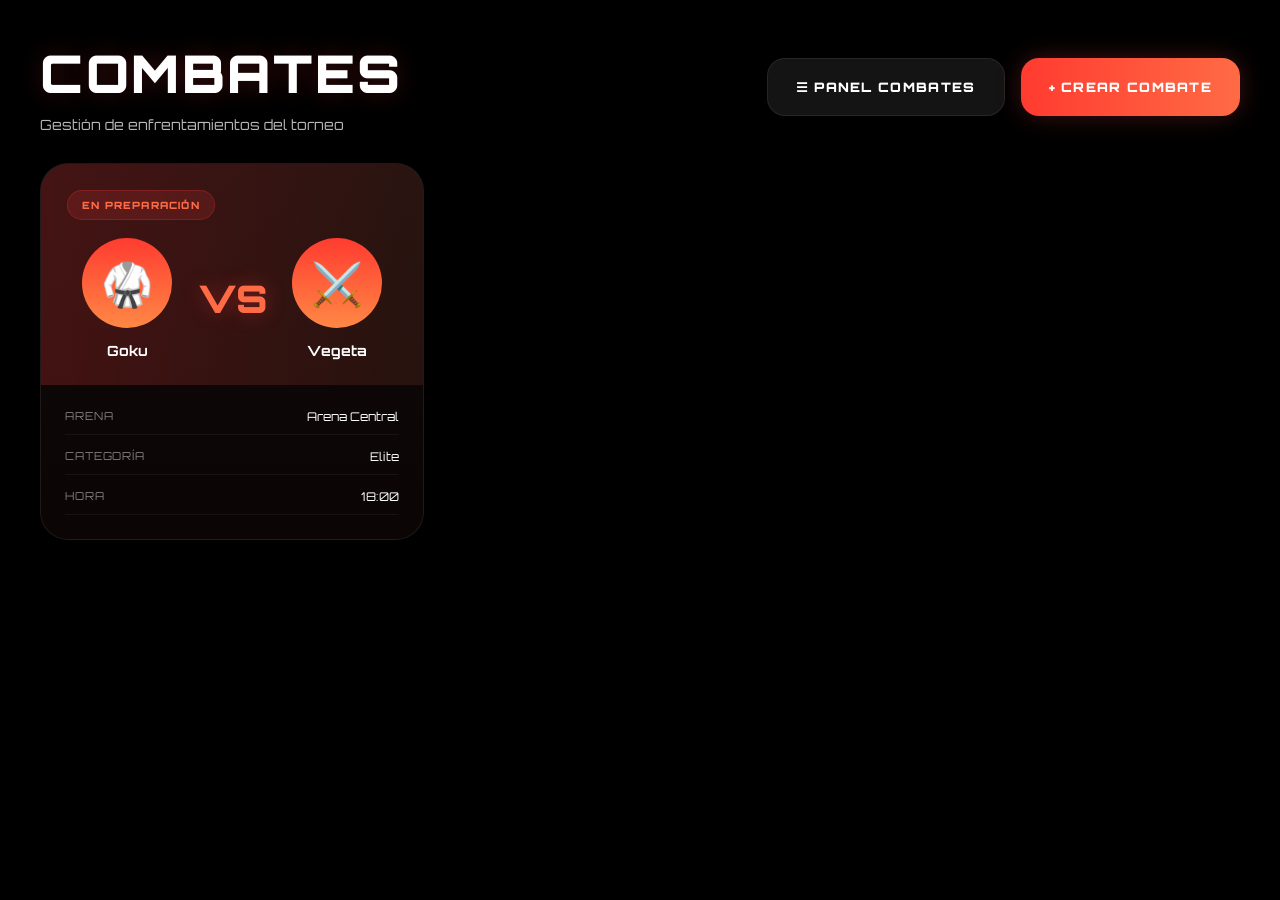
==== tournament-app/frontend/pages/combates.html @ c718ce19 "Cambios para seguir avanzando" ====
<!DOCTYPE html>
<html lang="es">

<head>

    <meta charset="UTF-8">
    <meta name="viewport" content="width=device-width, initial-scale=1.0">

    <title>Combates — Budokai System</title>

    <link rel="preconnect" href="https://fonts.googleapis.com">
    <link rel="preconnect" href="https://fonts.gstatic.com" crossorigin>

    <link href="https://fonts.googleapis.com/css2?family=Orbitron:wght@400;700;900&display=swap" rel="stylesheet">

    <style>
        * {
            margin: 0;
            padding: 0;
            box-sizing: border-box;
        }
        
        body {
            font-family: 'Orbitron', sans-serif;
            overflow: hidden;
            background: #000;
            color: white;
        }
        /* VIDEO */
        
        .video-bg {
            position: fixed;
            inset: 0;
            width: 100%;
            height: 100%;
            object-fit: cover;
            z-index: -2;
        }
        
        .video-overlay {
            position: fixed;
            inset: 0;
            background: linear-gradient( 90deg, rgba(0, 0, 0, .90) 0%, rgba(0, 0, 0, .58) 45%, rgba(0, 0, 0, .22) 100%);
            z-index: -1;
        }
        /* LAYOUT */
        
        .layout {
            width: 100%;
            height: 100vh;
            display: flex;
        }
        /* CONTENIDO */
        
        .combat-section {
            flex: 1;
            padding: 40px;
            overflow: auto;
        }
        
        .combat-header {
            display: flex;
            align-items: center;
            justify-content: space-between;
            margin-bottom: 30px;
        }
        
        .combat-title {
            font-size: 52px;
            font-weight: 900;
            letter-spacing: .05em;
            text-transform: uppercase;
            text-shadow: 0 0 24px rgba(255, 60, 60, .22);
        }
        
        .combat-sub {
            margin-top: 10px;
            font-size: 14px;
            color: rgba(255, 255, 255, .72);
        }
        /* BOTONES */
        
        .top-actions {
            display: flex;
            gap: 16px;
        }
        
        .create-btn,
        .panel-btn {
            height: 58px;
            padding: 0 28px;
            border: none;
            border-radius: 18px;
            cursor: pointer;
            font-family: inherit;
            font-size: 13px;
            font-weight: 900;
            letter-spacing: .10em;
            text-transform: uppercase;
        }
        
        .create-btn {
            color: white;
            background: linear-gradient( 90deg, #ff3b30, #ff6b45);
            box-shadow: 0 0 24px rgba(255, 70, 70, .25);
        }
        
        .panel-btn {
            color: white;
            background: rgba(255, 255, 255, .08);
            border: 1px solid rgba(255, 255, 255, .08);
        }
        /* GRID */
        
        .combat-grid {
            display: grid;
            grid-template-columns: repeat(auto-fill, minmax(360px, 1fr));
            gap: 24px;
        }
        /* CARD */
        
        .combat-card {
            border-radius: 28px;
            overflow: hidden;
            background: linear-gradient( 180deg, rgba(18, 10, 10, .90), rgba(12, 5, 5, .96));
            border: 1px solid rgba(255, 255, 255, .08);
            backdrop-filter: blur(18px);
            transition: .22s ease;
        }
        
        .combat-card:hover {
            transform: translateY(-6px);
            border-color: rgba(255, 80, 80, .25);
            box-shadow: 0 0 28px rgba(255, 60, 60, .12);
        }
        /* TOP */
        
        .combat-top {
            padding: 26px;
            background: linear-gradient( 90deg, rgba(255, 60, 60, .22), rgba(255, 120, 80, .10));
        }
        
        .combat-status {
            display: inline-flex;
            padding: 8px 14px;
            border-radius: 999px;
            background: rgba(255, 60, 60, .15);
            border: 1px solid rgba(255, 60, 60, .22);
            font-size: 10px;
            font-weight: 900;
            letter-spacing: .12em;
            text-transform: uppercase;
            color: #ff6b45;
            margin-bottom: 18px;
        }
        /* VS */
        
        .vs-container {
            display: flex;
            align-items: center;
            justify-content: space-between;
        }
        
        .fighter {
            width: 120px;
            text-align: center;
        }
        
        .fighter-avatar {
            width: 90px;
            height: 90px;
            border-radius: 50%;
            display: flex;
            align-items: center;
            justify-content: center;
            margin: auto;
            font-size: 42px;
            background: linear-gradient( 180deg, #ff3b30, #ff8845);
        }
        
        .fighter-name {
            margin-top: 14px;
            font-size: 14px;
            font-weight: 700;
        }
        
        .vs-text {
            font-size: 38px;
            font-weight: 900;
            color: #ff6b45;
            text-shadow: 0 0 20px rgba(255, 60, 60, .35);
        }
        /* INFO */
        
        .combat-info {
            padding: 24px;
            display: flex;
            flex-direction: column;
            gap: 14px;
        }
        
        .info-row {
            display: flex;
            justify-content: space-between;
            border-bottom: 1px solid rgba(255, 255, 255, .05);
            padding-bottom: 10px;
        }
        
        .info-label {
            font-size: 11px;
            letter-spacing: .08em;
            text-transform: uppercase;
            color: rgba(255, 255, 255, .48);
        }
        
        .info-value {
            font-size: 12px;
        }
        /* PANEL */
        
        .side-panel {
            width: 360px;
            height: 100vh;
            background: linear-gradient( 180deg, rgba(20, 8, 8, .96), rgba(8, 3, 3, .98));
            border-left: 1px solid rgba(255, 70, 70, .18);
            backdrop-filter: blur(18px);
            padding: 30px 24px;
            display: flex;
            flex-direction: column;
            position: fixed;
            top: 0;
            right: 0;
            z-index: 50;
            transform: translateX(110%);
            transition: .35s ease;
        }
        
        .side-panel.active {
            transform: translateX(0);
        }
        /* PANEL TITLES */
        
        .panel-title {
            font-size: 28px;
            font-weight: 900;
            letter-spacing: .08em;
            text-transform: uppercase;
            margin-bottom: 8px;
        }
        
        .panel-sub {
            font-size: 11px;
            letter-spacing: .12em;
            text-transform: uppercase;
            color: #ff6b45;
            margin-bottom: 30px;
        }
        /* MENU */
        
        .panel-menu {
            display: flex;
            flex-direction: column;
            gap: 14px;
        }
        
        .menu-btn {
            width: 100%;
            height: 58px;
            border: none;
            border-radius: 16px;
            display: flex;
            align-items: center;
            gap: 14px;
            padding: 0 18px;
            cursor: pointer;
            font-family: inherit;
            font-size: 13px;
            font-weight: 700;
            letter-spacing: .08em;
            text-transform: uppercase;
            color: white;
            background: linear-gradient( 90deg, rgba(45, 12, 12, .95), rgba(68, 20, 20, .92));
            border: 1px solid rgba(255, 255, 255, .05);
            transition: .22s ease;
        }
        
        .menu-btn:hover {
            transform: translateX(-4px);
            border-color: rgba(255, 70, 70, .25);
            box-shadow: 0 0 18px rgba(255, 70, 70, .14);
        }
        
        .menu-btn.active {
            background: linear-gradient( 90deg, #ff3b30, #ff6b45);
        }
        
        .menu-icon {
            font-size: 22px;
        }
        /* CERRAR */
        
        .close-panel-btn {
            margin-top: auto;
            height: 56px;
            border: none;
            border-radius: 18px;
            cursor: pointer;
            font-family: inherit;
            font-size: 13px;
            font-weight: 900;
            letter-spacing: .10em;
            text-transform: uppercase;
            color: white;
            background: linear-gradient( 90deg, #00E5FF, #00B8FF);
        }
        /* MODAL */
        
        .modal {
            position: fixed;
            inset: 0;
            background: rgba(0, 0, 0, .82);
            display: none;
            align-items: center;
            justify-content: center;
            z-index: 999;
        }
        
        .modal.active {
            display: flex;
        }
        
        .modal-box {
            width: 560px;
            max-width: 94vw;
            border-radius: 28px;
            background: linear-gradient( 180deg, rgba(20, 8, 8, .96), rgba(8, 3, 3, .98));
            border: 1px solid rgba(255, 70, 70, .18);
            padding: 32px;
        }
        
        .modal-title {
            font-size: 24px;
            font-weight: 900;
            letter-spacing: .08em;
            text-transform: uppercase;
            margin-bottom: 26px;
        }
        /* FORM */
        
        .form-grid {
            display: grid;
            grid-template-columns: 1fr 1fr;
            gap: 16px;
        }
        
        .form-group {
            display: flex;
            flex-direction: column;
            gap: 8px;
        }
        
        .form-group.full {
            grid-column: 1/3;
        }
        
        label {
            font-size: 10px;
            letter-spacing: .10em;
            text-transform: uppercase;
            color: #ff6b45;
        }
        
        input,
        select {
            width: 100%;
            height: 50px;
            border: none;
            outline: none;
            border-radius: 14px;
            padding: 0 16px;
            font-family: inherit;
            background: rgba(255, 255, 255, .06);
            border: 1px solid rgba(255, 255, 255, .06);
            color: white;
        }
        
        .modal-actions {
            display: flex;
            justify-content: flex-end;
            gap: 14px;
            margin-top: 26px;
        }
        
        .cancel-btn,
        .save-btn {
            height: 52px;
            padding: 0 28px;
            border: none;
            border-radius: 14px;
            cursor: pointer;
            font-family: inherit;
            font-weight: 900;
            letter-spacing: .10em;
            text-transform: uppercase;
        }
        
        .cancel-btn {
            background: rgba(255, 255, 255, .08);
            color: white;
        }
        
        .save-btn {
            color: white;
            background: linear-gradient( 90deg, #ff3b30, #ff6b45);
        }
    </style>

</head>

<body>

    <!-- VIDEO -->

    <video class="video-bg" autoplay muted loop playsinline>

    <source
    src="../assets/bg/combates.mp4"
    type="video/mp4">

</video>

    <div class="video-overlay"></div>

    <div class="layout">

        <!-- CONTENIDO -->

        <section class="combat-section">

            <div class="combat-header">

                <div>

                    <h1 class="combat-title">
                        COMBATES
                    </h1>

                    <div class="combat-sub">
                        Gestión de enfrentamientos del torneo
                    </div>

                </div>

                <div class="top-actions">

                    <button class="panel-btn" id="togglePanel">

                    ☰ PANEL COMBATES

                </button>

                    <button class="create-btn" id="openModal">

                    + Crear Combate

                </button>

                </div>

            </div>

            <!-- GRID -->

            <div class="combat-grid" id="combatGrid">

                <div class="combat-card">

                    <div class="combat-top">

                        <div class="combat-status">
                            En preparación
                        </div>

                        <div class="vs-container">

                            <div class="fighter">

                                <div class="fighter-avatar">
                                    🥋
                                </div>

                                <div class="fighter-name">
                                    Goku
                                </div>

                            </div>

                            <div class="vs-text">
                                VS
                            </div>

                            <div class="fighter">

                                <div class="fighter-avatar">
                                    ⚔️
                                </div>

                                <div class="fighter-name">
                                    Vegeta
                                </div>

                            </div>

                        </div>

                    </div>

                    <div class="combat-info">

                        <div class="info-row">

                            <span class="info-label">
                            Arena
                        </span>

                            <span class="info-value">
                            Arena Central
                        </span>

                        </div>

                        <div class="info-row">

                            <span class="info-label">
                            Categoría
                        </span>

                            <span class="info-value">
                            Elite
                        </span>

                        </div>

                        <div class="info-row">

                            <span class="info-label">
                            Hora
                        </span>

                            <span class="info-value">
                            18:00
                        </span>

                        </div>

                    </div>

                </div>

            </div>

        </section>

        <!-- PANEL -->

        <aside class="side-panel" id="combatPanel">

            <div class="panel-title">
                COMBATES
            </div>

            <div class="panel-sub">
                Budokai Tournament System
            </div>

            <div class="panel-menu">

                <button class="menu-btn" onclick="window.location.href='index.html'">

                <span class="menu-icon">🏠</span>
                Inicio

            </button>

                <button class="menu-btn" onclick="window.location.href='staff.html'">

                <span class="menu-icon">👥</span>
                Staff

            </button>

                <button class="menu-btn" onclick="window.location.href='luchadores.html'">

                <span class="menu-icon">⚔️</span>
                Luchadores

            </button>

                <button class="menu-btn active">

                <span class="menu-icon">🥊</span>
                Combates

            </button>

                <button class="menu-btn">
                <span class="menu-icon">➕</span>
                Crear Combate
            </button>

                <button class="menu-btn">
                <span class="menu-icon">🏟️</span>
                Arenas
            </button>

                <button class="menu-btn">
                <span class="menu-icon">📅</span>
                Horarios
            </button>

                <button class="menu-btn">
                <span class="menu-icon">📊</span>
                Resultados
            </button>

            </div>

            <button class="close-panel-btn" id="closePanel">

            ✕ Cerrar Panel

        </button>

        </aside>

    </div>

    <!-- MODAL -->

    <div class="modal" id="combatModal">

        <div class="modal-box">

            <div class="modal-title">
                Crear Combate
            </div>

            <div class="form-grid">

                <div class="form-group">

                    <label>
                    Luchador 1
                </label>

                    <input type="text" id="fighter1" placeholder="Nombre">

                </div>

                <div class="form-group">

                    <label>
                    Luchador 2
                </label>

                    <input type="text" id="fighter2" placeholder="Nombre">

                </div>

                <div class="form-group">

                    <label>
                    Arena
                </label>

                    <input type="text" id="arena" placeholder="Arena">

                </div>

                <div class="form-group">

                    <label>
                    Hora
                </label>

                    <input type="time" id="hora">

                </div>

            </div>

            <div class="modal-actions">

                <button class="cancel-btn" id="closeModal">

                Cancelar

            </button>

                <button class="save-btn" id="saveCombat">

                Guardar

            </button>

            </div>

        </div>

    </div>

    <script>
        /* PANEL */

        const panel =
            document.getElementById('combatPanel');

        document
            .getElementById('togglePanel')
            .onclick = () => {

                panel.classList.add('active');

            };

        document
            .getElementById('closePanel')
            .onclick = () => {

                panel.classList.remove('active');

            };

        /* MODAL */

        const modal =
            document.getElementById('combatModal');

        document
            .getElementById('openModal')
            .onclick = () => {

                modal.classList.add('active');

            };

        document
            .getElementById('closeModal')
            .onclick = () => {

                modal.classList.remove('active');

            };

        window.onclick = (e) => {

            if (e.target === modal) {

                modal.classList.remove('active');

            }

        };

        /* CREAR COMBATE */

        document
            .getElementById('saveCombat')
            .onclick = () => {

                const f1 =
                    document.getElementById('fighter1').value;

                const f2 =
                    document.getElementById('fighter2').value;

                const arena =
                    document.getElementById('arena').value;

                const hora =
                    document.getElementById('hora').value;

                if (!f1 || !f2 || !arena || !hora) {

                    alert('Completa todos los campos');

                    return;
                }

                const card =
                    document.createElement('div');

                card.className =
                    'combat-card';

                card.innerHTML = `

        <div class="combat-top">

            <div class="combat-status">
                Programado
            </div>

            <div class="vs-container">

                <div class="fighter">

                    <div class="fighter-avatar">
                        🥋
                    </div>

                    <div class="fighter-name">
                        ${f1}
                    </div>

                </div>

                <div class="vs-text">
                    VS
                </div>

                <div class="fighter">

                    <div class="fighter-avatar">
                        ⚔️
                    </div>

                    <div class="fighter-name">
                        ${f2}
                    </div>

                </div>

            </div>

        </div>

        <div class="combat-info">

            <div class="info-row">

                <span class="info-label">
                    Arena
                </span>

                <span class="info-value">
                    ${arena}
                </span>

            </div>

            <div class="info-row">

                <span class="info-label">
                    Hora
                </span>

                <span class="info-value">
                    ${hora}
                </span>

            </div>

            <div class="info-row">

                <span class="info-label">
                    Estado
                </span>

                <span class="info-value">
                    Programado
                </span>

            </div>

        </div>

    `;

                document
                    .getElementById('combatGrid')
                    .appendChild(card);

                modal.classList.remove('active');

            };
    </script>

</body>

</html>
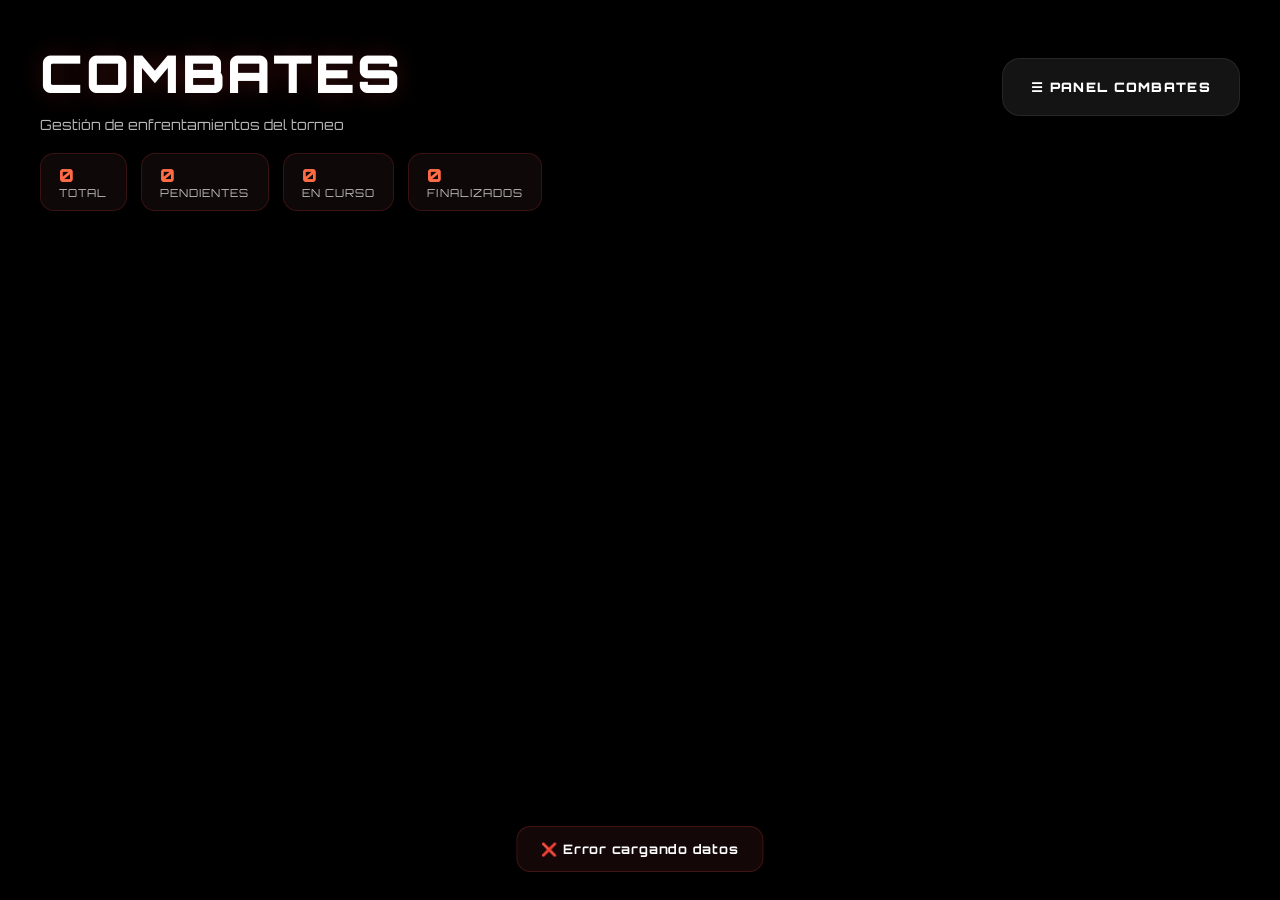
==== commit d6885e31: "Sistema Budokai completo: RBAC, staff con zonas, bracket, login Backend: - Login: idSesion incluido " ====
--- a/tournament-app/frontend/pages/combates.html
+++ b/tournament-app/frontend/pages/combates.html
@@ -1,891 +1,320 @@
 <!DOCTYPE html>
 <html lang="es">
-
 <head>
-
     <meta charset="UTF-8">
     <meta name="viewport" content="width=device-width, initial-scale=1.0">
-
     <title>Combates — Budokai System</title>
-
     <link rel="preconnect" href="https://fonts.googleapis.com">
     <link rel="preconnect" href="https://fonts.gstatic.com" crossorigin>
-
     <link href="https://fonts.googleapis.com/css2?family=Orbitron:wght@400;700;900&display=swap" rel="stylesheet">
-
     <style>
-        * {
-            margin: 0;
-            padding: 0;
-            box-sizing: border-box;
-        }
-        
-        body {
-            font-family: 'Orbitron', sans-serif;
-            overflow: hidden;
-            background: #000;
-            color: white;
-        }
-        /* VIDEO */
-        
-        .video-bg {
-            position: fixed;
-            inset: 0;
-            width: 100%;
-            height: 100%;
-            object-fit: cover;
-            z-index: -2;
-        }
-        
-        .video-overlay {
-            position: fixed;
-            inset: 0;
-            background: linear-gradient( 90deg, rgba(0, 0, 0, .90) 0%, rgba(0, 0, 0, .58) 45%, rgba(0, 0, 0, .22) 100%);
-            z-index: -1;
-        }
-        /* LAYOUT */
-        
-        .layout {
-            width: 100%;
-            height: 100vh;
-            display: flex;
-        }
+        * { margin: 0; padding: 0; box-sizing: border-box; }
+        body { font-family: 'Orbitron', sans-serif; overflow: hidden; background: #000; color: white; }
+
+        .video-bg { position: fixed; inset: 0; width: 100%; height: 100%; object-fit: cover; z-index: -2; }
+        .video-overlay { position: fixed; inset: 0; background: linear-gradient(90deg, rgba(0,0,0,.90) 0%, rgba(0,0,0,.58) 45%, rgba(0,0,0,.22) 100%); z-index: -1; }
+
+        .layout { width: 100%; height: 100vh; display: flex; }
+
         /* CONTENIDO */
-        
-        .combat-section {
-            flex: 1;
-            padding: 40px;
-            overflow: auto;
-        }
-        
-        .combat-header {
-            display: flex;
-            align-items: center;
-            justify-content: space-between;
-            margin-bottom: 30px;
-        }
-        
-        .combat-title {
-            font-size: 52px;
-            font-weight: 900;
-            letter-spacing: .05em;
-            text-transform: uppercase;
-            text-shadow: 0 0 24px rgba(255, 60, 60, .22);
-        }
-        
-        .combat-sub {
-            margin-top: 10px;
-            font-size: 14px;
-            color: rgba(255, 255, 255, .72);
-        }
-        /* BOTONES */
-        
-        .top-actions {
-            display: flex;
-            gap: 16px;
-        }
-        
-        .create-btn,
-        .panel-btn {
-            height: 58px;
-            padding: 0 28px;
-            border: none;
-            border-radius: 18px;
-            cursor: pointer;
-            font-family: inherit;
-            font-size: 13px;
-            font-weight: 900;
-            letter-spacing: .10em;
-            text-transform: uppercase;
-        }
-        
-        .create-btn {
-            color: white;
-            background: linear-gradient( 90deg, #ff3b30, #ff6b45);
-            box-shadow: 0 0 24px rgba(255, 70, 70, .25);
-        }
-        
-        .panel-btn {
-            color: white;
-            background: rgba(255, 255, 255, .08);
-            border: 1px solid rgba(255, 255, 255, .08);
-        }
-        /* GRID */
-        
-        .combat-grid {
-            display: grid;
-            grid-template-columns: repeat(auto-fill, minmax(360px, 1fr));
-            gap: 24px;
-        }
+        .combat-section { flex: 1; padding: 40px; overflow: auto; }
+        .combat-header  { display: flex; align-items: center; justify-content: space-between; margin-bottom: 20px; }
+        .combat-title   { font-size: 52px; font-weight: 900; letter-spacing: .05em; text-transform: uppercase; text-shadow: 0 0 24px rgba(255,60,60,.22); }
+        .combat-sub     { margin-top: 10px; font-size: 14px; color: rgba(255,255,255,.72); }
+
+        .top-actions { display: flex; gap: 16px; }
+        .create-btn, .panel-btn {
+            height: 58px; padding: 0 28px; border: none; border-radius: 18px; cursor: pointer;
+            font-family: inherit; font-size: 13px; font-weight: 900; letter-spacing: .10em; text-transform: uppercase;
+        }
+        .create-btn { color: white; background: linear-gradient(90deg, #ff3b30, #ff6b45); box-shadow: 0 0 24px rgba(255,70,70,.25); }
+        .panel-btn  { color: white; background: rgba(255,255,255,.08); border: 1px solid rgba(255,255,255,.08); }
+
+        /* STATS */
+        .stats-bar { display: flex; gap: 14px; margin-bottom: 18px; flex-wrap: wrap; }
+        .stat-pill {
+            padding: 10px 18px; border-radius: 14px;
+            background: rgba(18,10,10,.82); border: 1px solid rgba(255,60,60,.18);
+            font-size: 11px; letter-spacing: .10em; text-transform: uppercase; color: rgba(255,255,255,.72);
+        }
+        .stat-pill span { font-size: 18px; font-weight: 900; color: #ff6b45; display: block; }
+
+        /* GRID DE CARDS */
+        .combat-grid { display: grid; grid-template-columns: repeat(auto-fill, minmax(360px, 1fr)); gap: 24px; }
+
         /* CARD */
-        
         .combat-card {
-            border-radius: 28px;
-            overflow: hidden;
-            background: linear-gradient( 180deg, rgba(18, 10, 10, .90), rgba(12, 5, 5, .96));
-            border: 1px solid rgba(255, 255, 255, .08);
-            backdrop-filter: blur(18px);
-            transition: .22s ease;
-        }
-        
-        .combat-card:hover {
-            transform: translateY(-6px);
-            border-color: rgba(255, 80, 80, .25);
-            box-shadow: 0 0 28px rgba(255, 60, 60, .12);
-        }
-        /* TOP */
-        
-        .combat-top {
-            padding: 26px;
-            background: linear-gradient( 90deg, rgba(255, 60, 60, .22), rgba(255, 120, 80, .10));
-        }
-        
+            border-radius: 28px; overflow: hidden;
+            background: linear-gradient(180deg, rgba(18,10,10,.90), rgba(12,5,5,.96));
+            border: 1px solid rgba(255,255,255,.08); backdrop-filter: blur(18px); transition: .22s ease;
+        }
+        .combat-card:hover { transform: translateY(-6px); border-color: rgba(255,80,80,.25); box-shadow: 0 0 28px rgba(255,60,60,.12); }
+
+        .combat-top { padding: 26px; background: linear-gradient(90deg, rgba(255,60,60,.22), rgba(255,120,80,.10)); }
+        .combat-date { font-size: 11px; color: rgba(255,255,255,.55); margin-bottom: 14px; }
         .combat-status {
-            display: inline-flex;
-            padding: 8px 14px;
-            border-radius: 999px;
-            background: rgba(255, 60, 60, .15);
-            border: 1px solid rgba(255, 60, 60, .22);
-            font-size: 10px;
-            font-weight: 900;
-            letter-spacing: .12em;
-            text-transform: uppercase;
-            color: #ff6b45;
-            margin-bottom: 18px;
-        }
-        /* VS */
-        
-        .vs-container {
-            display: flex;
-            align-items: center;
-            justify-content: space-between;
-        }
-        
-        .fighter {
-            width: 120px;
-            text-align: center;
-        }
-        
+            display: inline-flex; padding: 6px 12px; border-radius: 999px;
+            background: rgba(255,60,60,.15); border: 1px solid rgba(255,60,60,.22);
+            font-size: 10px; font-weight: 900; letter-spacing: .12em; text-transform: uppercase; color: #ff6b45;
+            margin-bottom: 16px;
+        }
+        .vs-container { display: flex; align-items: center; justify-content: space-between; }
+        .fighter { width: 120px; text-align: center; }
+        .fighter.winner .fighter-avatar { box-shadow: 0 0 20px rgba(255,215,0,.6); }
         .fighter-avatar {
-            width: 90px;
-            height: 90px;
-            border-radius: 50%;
-            display: flex;
-            align-items: center;
-            justify-content: center;
-            margin: auto;
-            font-size: 42px;
-            background: linear-gradient( 180deg, #ff3b30, #ff8845);
-        }
-        
-        .fighter-name {
-            margin-top: 14px;
-            font-size: 14px;
-            font-weight: 700;
-        }
-        
-        .vs-text {
-            font-size: 38px;
-            font-weight: 900;
-            color: #ff6b45;
-            text-shadow: 0 0 20px rgba(255, 60, 60, .35);
-        }
-        /* INFO */
-        
-        .combat-info {
-            padding: 24px;
-            display: flex;
-            flex-direction: column;
-            gap: 14px;
-        }
-        
-        .info-row {
-            display: flex;
-            justify-content: space-between;
-            border-bottom: 1px solid rgba(255, 255, 255, .05);
-            padding-bottom: 10px;
-        }
-        
-        .info-label {
-            font-size: 11px;
-            letter-spacing: .08em;
-            text-transform: uppercase;
-            color: rgba(255, 255, 255, .48);
-        }
-        
-        .info-value {
-            font-size: 12px;
-        }
-        /* PANEL */
-        
+            width: 80px; height: 80px; border-radius: 50%; display: flex; align-items: center;
+            justify-content: center; margin: auto; font-size: 36px;
+            background: linear-gradient(180deg, #ff3b30, #ff8845);
+        }
+        .fighter-name { margin-top: 12px; font-size: 13px; font-weight: 700; }
+        .fighter-info { font-size: 10px; color: rgba(255,255,255,.55); margin-top: 4px; }
+        .vs-text  { font-size: 34px; font-weight: 900; color: #ff6b45; text-shadow: 0 0 20px rgba(255,60,60,.35); }
+
+        .combat-bottom { padding: 14px 26px; display: flex; justify-content: space-between; align-items: center; font-size: 11px; color: rgba(255,255,255,.6); }
+        .combat-actions { display: flex; gap: 8px; padding: 0 26px 20px; }
+
+        /* BADGES */
+        .badge { display: inline-block; padding: 4px 10px; border-radius: 999px; font-size: 9px; font-weight: 900; letter-spacing: .10em; }
+        .badge-pendiente  { background: rgba(255,200,0,.18); color: #ffd700; border: 1px solid rgba(255,200,0,.25); }
+        .badge-en-curso   { background: rgba(255,60,60,.18);  color: #ff6b45; border: 1px solid rgba(255,60,60,.25); }
+        .badge-finalizado { background: rgba(0,220,120,.18);  color: #00dc78; border: 1px solid rgba(0,220,120,.25); }
+        .badge-pesado     { background: rgba(255,80,80,.18);  color: #ff8080; border: 1px solid rgba(255,80,80,.25); }
+        .badge-medio      { background: rgba(255,200,0,.18);  color: #ffd700; border: 1px solid rgba(255,200,0,.25); }
+        .badge-ligero     { background: rgba(0,220,120,.18);  color: #00dc78; border: 1px solid rgba(0,220,120,.25); }
+        .badge-pluma      { background: rgba(180,100,255,.18);color: #b464ff; border: 1px solid rgba(180,100,255,.25); }
+        .badge-default    { background: rgba(255,255,255,.08); color: rgba(255,255,255,.6); }
+
+        .btn-edit, .btn-delete {
+            height: 32px; padding: 0 14px; border: none; border-radius: 8px; cursor: pointer;
+            font-family: inherit; font-size: 10px; font-weight: 700; letter-spacing: .08em; text-transform: uppercase;
+        }
+        .btn-edit   { background: rgba(255,107,69,.14); color: #ff6b45; border: 1px solid rgba(255,107,69,.20); }
+        .btn-edit:hover   { background: rgba(255,107,69,.28); }
+        .btn-delete { background: rgba(255,80,80,.14);  color: #ff6060; border: 1px solid rgba(255,80,80,.20); }
+        .btn-delete:hover { background: rgba(255,80,80,.28); }
+
+        #loading { display: none; text-align: center; padding: 40px; font-size: 13px; color: rgba(255,255,255,.55); }
+        #no-data  { display: none; text-align: center; padding: 40px; font-size: 13px; color: rgba(255,255,255,.45); }
+
+        /* PANEL LATERAL */
         .side-panel {
-            width: 360px;
-            height: 100vh;
-            background: linear-gradient( 180deg, rgba(20, 8, 8, .96), rgba(8, 3, 3, .98));
-            border-left: 1px solid rgba(255, 70, 70, .18);
-            backdrop-filter: blur(18px);
-            padding: 30px 24px;
-            display: flex;
-            flex-direction: column;
-            position: fixed;
-            top: 0;
-            right: 0;
-            z-index: 50;
-            transform: translateX(110%);
-            transition: .35s ease;
-        }
-        
-        .side-panel.active {
-            transform: translateX(0);
-        }
-        /* PANEL TITLES */
-        
-        .panel-title {
-            font-size: 28px;
-            font-weight: 900;
-            letter-spacing: .08em;
-            text-transform: uppercase;
-            margin-bottom: 8px;
-        }
-        
-        .panel-sub {
-            font-size: 11px;
-            letter-spacing: .12em;
-            text-transform: uppercase;
-            color: #ff6b45;
-            margin-bottom: 30px;
-        }
-        /* MENU */
-        
-        .panel-menu {
-            display: flex;
-            flex-direction: column;
-            gap: 14px;
-        }
-        
+            width: 360px; height: 100vh;
+            background: linear-gradient(180deg, rgba(20,8,8,.96), rgba(8,3,3,.98));
+            border-left: 1px solid rgba(255,70,70,.18); backdrop-filter: blur(18px);
+            padding: 30px 24px; display: flex; flex-direction: column;
+            position: fixed; top: 0; right: 0; z-index: 50;
+            transform: translateX(110%); transition: .35s ease;
+        }
+        .side-panel.active { transform: translateX(0); }
+        .panel-title { font-size: 28px; font-weight: 900; letter-spacing: .08em; text-transform: uppercase; margin-bottom: 8px; }
+        .panel-sub   { font-size: 11px; letter-spacing: .12em; text-transform: uppercase; color: #ff6b45; margin-bottom: 30px; }
+        .panel-menu  { display: flex; flex-direction: column; gap: 14px; flex: 1; min-height: 0; overflow-y: auto; padding-right: 4px; }
         .menu-btn {
-            width: 100%;
-            height: 58px;
-            border: none;
-            border-radius: 16px;
-            display: flex;
-            align-items: center;
-            gap: 14px;
-            padding: 0 18px;
-            cursor: pointer;
-            font-family: inherit;
-            font-size: 13px;
-            font-weight: 700;
-            letter-spacing: .08em;
-            text-transform: uppercase;
-            color: white;
-            background: linear-gradient( 90deg, rgba(45, 12, 12, .95), rgba(68, 20, 20, .92));
-            border: 1px solid rgba(255, 255, 255, .05);
-            transition: .22s ease;
-        }
-        
-        .menu-btn:hover {
-            transform: translateX(-4px);
-            border-color: rgba(255, 70, 70, .25);
-            box-shadow: 0 0 18px rgba(255, 70, 70, .14);
-        }
-        
-        .menu-btn.active {
-            background: linear-gradient( 90deg, #ff3b30, #ff6b45);
-        }
-        
-        .menu-icon {
-            font-size: 22px;
-        }
-        /* CERRAR */
-        
+            width: 100%; height: 58px; border: none; border-radius: 16px;
+            display: flex; align-items: center; gap: 14px; padding: 0 18px;
+            cursor: pointer; font-family: inherit; font-size: 13px; font-weight: 700;
+            letter-spacing: .08em; text-transform: uppercase; color: white;
+            background: linear-gradient(90deg, rgba(45,12,12,.95), rgba(68,20,20,.92));
+            border: 1px solid rgba(255,255,255,.05); transition: .22s ease;
+        }
+        .menu-btn:hover { transform: translateX(-4px); border-color: rgba(255,70,70,.25); box-shadow: 0 0 18px rgba(255,70,70,.14); }
+        .menu-btn.active { background: linear-gradient(90deg, #ff3b30, #ff6b45); }
+        .menu-icon { font-size: 22px; }
         .close-panel-btn {
-            margin-top: auto;
-            height: 56px;
-            border: none;
-            border-radius: 18px;
-            cursor: pointer;
-            font-family: inherit;
-            font-size: 13px;
-            font-weight: 900;
-            letter-spacing: .10em;
-            text-transform: uppercase;
-            color: white;
-            background: linear-gradient( 90deg, #00E5FF, #00B8FF);
-        }
+            margin-top: auto; height: 56px; border: none; border-radius: 18px; cursor: pointer;
+            font-family: inherit; font-size: 13px; font-weight: 900; letter-spacing: .10em;
+            text-transform: uppercase; color: white; background: linear-gradient(90deg, #00E5FF, #00B8FF);
+        }
+
         /* MODAL */
-        
         .modal {
-            position: fixed;
-            inset: 0;
-            background: rgba(0, 0, 0, .82);
-            display: none;
-            align-items: center;
-            justify-content: center;
-            z-index: 999;
-        }
-        
-        .modal.active {
-            display: flex;
-        }
-        
+            position: fixed; inset: 0; background: rgba(0,0,0,.82);
+            display: none; align-items: center; justify-content: center; z-index: 999;
+        }
+        .modal.open { display: flex; }
         .modal-box {
-            width: 560px;
-            max-width: 94vw;
-            border-radius: 28px;
-            background: linear-gradient( 180deg, rgba(20, 8, 8, .96), rgba(8, 3, 3, .98));
-            border: 1px solid rgba(255, 70, 70, .18);
-            padding: 32px;
-        }
-        
-        .modal-title {
-            font-size: 24px;
-            font-weight: 900;
-            letter-spacing: .08em;
-            text-transform: uppercase;
-            margin-bottom: 26px;
-        }
-        /* FORM */
-        
-        .form-grid {
-            display: grid;
-            grid-template-columns: 1fr 1fr;
-            gap: 16px;
-        }
-        
-        .form-group {
-            display: flex;
-            flex-direction: column;
-            gap: 8px;
-        }
-        
-        .form-group.full {
-            grid-column: 1/3;
-        }
-        
-        label {
-            font-size: 10px;
-            letter-spacing: .10em;
-            text-transform: uppercase;
-            color: #ff6b45;
-        }
-        
-        input,
-        select {
-            width: 100%;
-            height: 50px;
-            border: none;
-            outline: none;
-            border-radius: 14px;
-            padding: 0 16px;
-            font-family: inherit;
-            background: rgba(255, 255, 255, .06);
-            border: 1px solid rgba(255, 255, 255, .06);
-            color: white;
-        }
-        
-        .modal-actions {
-            display: flex;
-            justify-content: flex-end;
-            gap: 14px;
-            margin-top: 26px;
-        }
-        
-        .cancel-btn,
-        .save-btn {
-            height: 52px;
-            padding: 0 28px;
-            border: none;
-            border-radius: 14px;
-            cursor: pointer;
-            font-family: inherit;
-            font-weight: 900;
-            letter-spacing: .10em;
-            text-transform: uppercase;
-        }
-        
-        .cancel-btn {
-            background: rgba(255, 255, 255, .08);
-            color: white;
-        }
-        
-        .save-btn {
-            color: white;
-            background: linear-gradient( 90deg, #ff3b30, #ff6b45);
-        }
+            width: 580px; max-width: 94vw; border-radius: 28px;
+            background: linear-gradient(180deg, rgba(20,8,8,.96), rgba(8,3,3,.98));
+            border: 1px solid rgba(255,70,70,.18); padding: 32px; max-height: 90vh; overflow-y: auto;
+        }
+        .modal-title { font-size: 22px; font-weight: 900; letter-spacing: .08em; text-transform: uppercase; margin-bottom: 24px; }
+        .form-grid  { display: grid; grid-template-columns: 1fr 1fr; gap: 14px; }
+        .form-group { display: flex; flex-direction: column; gap: 8px; }
+        .form-group.full { grid-column: 1/3; }
+        label { font-size: 10px; letter-spacing: .10em; text-transform: uppercase; color: #ff6b45; }
+        input, select, textarea {
+            width: 100%; height: 48px; border: none; outline: none; border-radius: 12px;
+            padding: 0 14px; font-family: inherit; font-size: 12px;
+            background: rgba(255,255,255,.06); border: 1px solid rgba(255,255,255,.08); color: white;
+        }
+        textarea { height: 80px; padding: 12px 14px; resize: none; }
+        select option { background: #140808; }
+        .modal-actions { display: flex; justify-content: flex-end; gap: 12px; margin-top: 22px; }
+        .cancel-btn, .save-btn {
+            height: 50px; padding: 0 26px; border: none; border-radius: 12px; cursor: pointer;
+            font-family: inherit; font-weight: 900; letter-spacing: .10em; text-transform: uppercase;
+        }
+        .cancel-btn { background: rgba(255,255,255,.08); color: white; }
+        .save-btn   { color: white; background: linear-gradient(90deg, #ff3b30, #ff6b45); }
+
+        /* MEDIA BOX (pendiente img / en-curso video) */
+        .card-media {
+            width: 100%; height: 130px; overflow: hidden; border-radius: 28px 28px 0 0;
+            position: relative; background: #000;
+        }
+        .card-media img  { width: 100%; height: 100%; object-fit: cover; display: block; }
+        .card-media video { width: 100%; height: 100%; object-fit: cover; display: block; }
+
+        /* TOAST */
+        .toast {
+            position: fixed; bottom: 28px; left: 50%; transform: translateX(-50%) translateY(80px);
+            background: rgba(20,8,8,.96); border-radius: 14px; padding: 14px 24px;
+            font-size: 13px; font-weight: 700; letter-spacing: .06em;
+            border: 1px solid rgba(255,70,70,.20); z-index: 2000;
+            transition: transform .3s ease, opacity .3s ease; opacity: 0;
+        }
+        .toast.show { transform: translateX(-50%) translateY(0); opacity: 1; }
+        .toast--ok  { border-color: rgba(0,220,120,.30); color: #00dc78; }
+        .toast--err { border-color: rgba(255,80,80,.30);  color: #ff8080; }
     </style>
-
 </head>
-
 <body>
 
-    <!-- VIDEO -->
-
-    <video class="video-bg" autoplay muted loop playsinline>
-
-    <source
-    src="../assets/bg/combates.mp4"
-    type="video/mp4">
-
+<video class="video-bg" autoplay muted loop playsinline>
+    <source src="../assets/bg/combates.mp4" type="video/mp4">
 </video>
-
-    <div class="video-overlay"></div>
-
-    <div class="layout">
-
-        <!-- CONTENIDO -->
-
-        <section class="combat-section">
-
-            <div class="combat-header">
-
-                <div>
-
-                    <h1 class="combat-title">
-                        COMBATES
-                    </h1>
-
-                    <div class="combat-sub">
-                        Gestión de enfrentamientos del torneo
-                    </div>
-
-                </div>
-
-                <div class="top-actions">
-
-                    <button class="panel-btn" id="togglePanel">
-
-                    ☰ PANEL COMBATES
-
-                </button>
-
-                    <button class="create-btn" id="openModal">
-
-                    + Crear Combate
-
-                </button>
-
-                </div>
-
+<div class="video-overlay"></div>
+
+<div class="layout">
+    <section class="combat-section">
+
+        <!-- CABECERA -->
+        <div class="combat-header">
+            <div>
+                <h1 class="combat-title">COMBATES</h1>
+                <div class="combat-sub">Gestión de enfrentamientos del torneo</div>
             </div>
-
-            <!-- GRID -->
-
-            <div class="combat-grid" id="combatGrid">
-
-                <div class="combat-card">
-
-                    <div class="combat-top">
-
-                        <div class="combat-status">
-                            En preparación
-                        </div>
-
-                        <div class="vs-container">
-
-                            <div class="fighter">
-
-                                <div class="fighter-avatar">
-                                    🥋
-                                </div>
-
-                                <div class="fighter-name">
-                                    Goku
-                                </div>
-
-                            </div>
-
-                            <div class="vs-text">
-                                VS
-                            </div>
-
-                            <div class="fighter">
-
-                                <div class="fighter-avatar">
-                                    ⚔️
-                                </div>
-
-                                <div class="fighter-name">
-                                    Vegeta
-                                </div>
-
-                            </div>
-
-                        </div>
-
-                    </div>
-
-                    <div class="combat-info">
-
-                        <div class="info-row">
-
-                            <span class="info-label">
-                            Arena
-                        </span>
-
-                            <span class="info-value">
-                            Arena Central
-                        </span>
-
-                        </div>
-
-                        <div class="info-row">
-
-                            <span class="info-label">
-                            Categoría
-                        </span>
-
-                            <span class="info-value">
-                            Elite
-                        </span>
-
-                        </div>
-
-                        <div class="info-row">
-
-                            <span class="info-label">
-                            Hora
-                        </span>
-
-                            <span class="info-value">
-                            18:00
-                        </span>
-
-                        </div>
-
-                    </div>
-
-                </div>
-
+            <div class="top-actions">
+                <button class="panel-btn" id="togglePanel">☰ PANEL COMBATES</button>
+                <button class="create-btn" id="openModal">+ Crear Combate</button>
             </div>
-
-        </section>
-
-        <!-- PANEL -->
-
-        <aside class="side-panel" id="combatPanel">
-
-            <div class="panel-title">
-                COMBATES
+        </div>
+
+        <!-- STATS -->
+        <div class="stats-bar">
+            <div class="stat-pill"><span id="stat-total">0</span>Total</div>
+            <div class="stat-pill"><span id="stat-pendientes">0</span>Pendientes</div>
+            <div class="stat-pill"><span id="stat-en-curso">0</span>En Curso</div>
+            <div class="stat-pill"><span id="stat-finalizados">0</span>Finalizados</div>
+        </div>
+
+        <!-- GRID -->
+        <div class="combat-grid" id="combatGrid"></div>
+        <div id="loading">Cargando combates...</div>
+        <div id="no-data">No hay combates registrados.</div>
+
+    </section>
+
+    <!-- PANEL LATERAL -->
+    <aside class="side-panel" id="combatPanel">
+        <div class="panel-title">COMBATES</div>
+        <div class="panel-sub">Budokai Tournament System</div>
+        <div class="panel-menu">
+            <button class="menu-btn" onclick="window.location.href='index.html'"><span class="menu-icon">🏠</span>Inicio</button>
+            <button class="menu-btn" onclick="window.location.href='staff.html'"><span class="menu-icon">👥</span>Staff</button>
+            <button class="menu-btn" onclick="window.location.href='luchadores.html'"><span class="menu-icon">⚔️</span>Luchadores</button>
+            <button class="menu-btn active"><span class="menu-icon">🥊</span>Combates</button>
+            <button class="menu-btn" onclick="document.getElementById('openModal').click()"><span class="menu-icon">➕</span>Crear Combate</button>
+            <button class="menu-btn" onclick="window.location.href='torneo.html'"><span class="menu-icon">🏆</span>Torneos</button>
+            <button class="menu-btn" onclick="window.location.href='estadisticas.html'"><span class="menu-icon">📊</span>Estadísticas</button>
+            <button class="menu-btn" onclick="window.location.href='sistema.html'"><span class="menu-icon">⚙️</span>Sistema</button>
+            <button class="menu-btn" onclick="cerrarSesion()"><span class="menu-icon">🚪</span>Cerrar Sesión</button>
+        </div>
+        <button class="close-panel-btn" id="closePanel">✕ Cerrar Panel</button>
+    </aside>
+</div>
+
+<!-- MODAL CREAR / EDITAR COMBATE -->
+<div class="modal" id="modal">
+    <div class="modal-box">
+        <div class="modal-title" id="modal-title">Crear Combate</div>
+        <form id="form-combate">
+            <div class="form-grid">
+                <div class="form-group full">
+                    <label>Torneo *</label>
+                    <select id="f-torneo" required>
+                        <option value="">Seleccionar torneo...</option>
+                    </select>
+                </div>
+                <div class="form-group">
+                    <label>Luchador 1 (Rojo)</label>
+                    <select id="f-luchador-rojo" required>
+                        <option value="">Seleccionar luchador...</option>
+                    </select>
+                </div>
+                <div class="form-group">
+                    <label>Luchador 2 (Azul)</label>
+                    <select id="f-luchador-azul" required>
+                        <option value="">Seleccionar luchador...</option>
+                    </select>
+                </div>
+                <div class="form-group">
+                    <label>Ganador (opcional)</label>
+                    <select id="f-ganador">
+                        <option value="">Sin ganador aún</option>
+                    </select>
+                </div>
+                <div class="form-group">
+                    <label>Fecha del Combate</label>
+                    <input type="date" id="f-fecha">
+                </div>
+                <div class="form-group">
+                    <label>Estado</label>
+                    <select id="f-estado">
+                        <option value="pendiente">Pendiente</option>
+                        <option value="en curso">En Curso</option>
+                        <option value="finalizado">Finalizado</option>
+                    </select>
+                </div>
+                <div class="form-group">
+                    <label>Arena</label>
+                    <input type="text" id="f-arena" placeholder="Ej: Arena Central">
+                </div>
+                <div class="form-group">
+                    <label>Ronda</label>
+                    <input type="text" id="f-ronda" placeholder="Ej: Semifinal">
+                </div>
+                <div class="form-group full">
+                    <label>Observaciones</label>
+                    <textarea id="f-observaciones" placeholder="Notas adicionales..."></textarea>
+                </div>
             </div>
-
-            <div class="panel-sub">
-                Budokai Tournament System
+            <div class="modal-actions">
+                <button type="button" class="cancel-btn" id="closeModal">Cancelar</button>
+                <button type="submit" class="save-btn" id="btn-submit">Crear</button>
             </div>
-
-            <div class="panel-menu">
-
-                <button class="menu-btn" onclick="window.location.href='index.html'">
-
-                <span class="menu-icon">🏠</span>
-                Inicio
-
-            </button>
-
-                <button class="menu-btn" onclick="window.location.href='staff.html'">
-
-                <span class="menu-icon">👥</span>
-                Staff
-
-            </button>
-
-                <button class="menu-btn" onclick="window.location.href='luchadores.html'">
-
-                <span class="menu-icon">⚔️</span>
-                Luchadores
-
-            </button>
-
-                <button class="menu-btn active">
-
-                <span class="menu-icon">🥊</span>
-                Combates
-
-            </button>
-
-                <button class="menu-btn">
-                <span class="menu-icon">➕</span>
-                Crear Combate
-            </button>
-
-                <button class="menu-btn">
-                <span class="menu-icon">🏟️</span>
-                Arenas
-            </button>
-
-                <button class="menu-btn">
-                <span class="menu-icon">📅</span>
-                Horarios
-            </button>
-
-                <button class="menu-btn">
-                <span class="menu-icon">📊</span>
-                Resultados
-            </button>
-
-            </div>
-
-            <button class="close-panel-btn" id="closePanel">
-
-            ✕ Cerrar Panel
-
-        </button>
-
-        </aside>
-
+        </form>
     </div>
-
-    <!-- MODAL -->
-
-    <div class="modal" id="combatModal">
-
-        <div class="modal-box">
-
-            <div class="modal-title">
-                Crear Combate
-            </div>
-
-            <div class="form-grid">
-
-                <div class="form-group">
-
-                    <label>
-                    Luchador 1
-                </label>
-
-                    <input type="text" id="fighter1" placeholder="Nombre">
-
-                </div>
-
-                <div class="form-group">
-
-                    <label>
-                    Luchador 2
-                </label>
-
-                    <input type="text" id="fighter2" placeholder="Nombre">
-
-                </div>
-
-                <div class="form-group">
-
-                    <label>
-                    Arena
-                </label>
-
-                    <input type="text" id="arena" placeholder="Arena">
-
-                </div>
-
-                <div class="form-group">
-
-                    <label>
-                    Hora
-                </label>
-
-                    <input type="time" id="hora">
-
-                </div>
-
-            </div>
-
-            <div class="modal-actions">
-
-                <button class="cancel-btn" id="closeModal">
-
-                Cancelar
-
-            </button>
-
-                <button class="save-btn" id="saveCombat">
-
-                Guardar
-
-            </button>
-
-            </div>
-
-        </div>
-
-    </div>
-
-    <script>
-        /* PANEL */
-
-        const panel =
-            document.getElementById('combatPanel');
-
-        document
-            .getElementById('togglePanel')
-            .onclick = () => {
-
-                panel.classList.add('active');
-
-            };
-
-        document
-            .getElementById('closePanel')
-            .onclick = () => {
-
-                panel.classList.remove('active');
-
-            };
-
-        /* MODAL */
-
-        const modal =
-            document.getElementById('combatModal');
-
-        document
-            .getElementById('openModal')
-            .onclick = () => {
-
-                modal.classList.add('active');
-
-            };
-
-        document
-            .getElementById('closeModal')
-            .onclick = () => {
-
-                modal.classList.remove('active');
-
-            };
-
-        window.onclick = (e) => {
-
-            if (e.target === modal) {
-
-                modal.classList.remove('active');
-
-            }
-
-        };
-
-        /* CREAR COMBATE */
-
-        document
-            .getElementById('saveCombat')
-            .onclick = () => {
-
-                const f1 =
-                    document.getElementById('fighter1').value;
-
-                const f2 =
-                    document.getElementById('fighter2').value;
-
-                const arena =
-                    document.getElementById('arena').value;
-
-                const hora =
-                    document.getElementById('hora').value;
-
-                if (!f1 || !f2 || !arena || !hora) {
-
-                    alert('Completa todos los campos');
-
-                    return;
-                }
-
-                const card =
-                    document.createElement('div');
-
-                card.className =
-                    'combat-card';
-
-                card.innerHTML = `
-
-        <div class="combat-top">
-
-            <div class="combat-status">
-                Programado
-            </div>
-
-            <div class="vs-container">
-
-                <div class="fighter">
-
-                    <div class="fighter-avatar">
-                        🥋
-                    </div>
-
-                    <div class="fighter-name">
-                        ${f1}
-                    </div>
-
-                </div>
-
-                <div class="vs-text">
-                    VS
-                </div>
-
-                <div class="fighter">
-
-                    <div class="fighter-avatar">
-                        ⚔️
-                    </div>
-
-                    <div class="fighter-name">
-                        ${f2}
-                    </div>
-
-                </div>
-
-            </div>
-
-        </div>
-
-        <div class="combat-info">
-
-            <div class="info-row">
-
-                <span class="info-label">
-                    Arena
-                </span>
-
-                <span class="info-value">
-                    ${arena}
-                </span>
-
-            </div>
-
-            <div class="info-row">
-
-                <span class="info-label">
-                    Hora
-                </span>
-
-                <span class="info-value">
-                    ${hora}
-                </span>
-
-            </div>
-
-            <div class="info-row">
-
-                <span class="info-label">
-                    Estado
-                </span>
-
-                <span class="info-value">
-                    Programado
-                </span>
-
-            </div>
-
-        </div>
-
-    `;
-
-                document
-                    .getElementById('combatGrid')
-                    .appendChild(card);
-
-                modal.classList.remove('active');
-
-            };
-    </script>
-
+</div>
+
+<!-- TOAST -->
+<div class="toast" id="toast"></div>
+
+<!-- JS -->
+<script src="../js/api.js"></script>
+<script src="../js/utils.js"></script>
+<script src="../js/modules/combates.js"></script>
+<script>
+    const panel = document.getElementById('combatPanel');
+    document.getElementById('togglePanel').onclick = () => panel.classList.add('active');
+    document.getElementById('closePanel').onclick   = () => panel.classList.remove('active');
+
+    function cerrarSesion() {
+        if (confirm('¿Deseas cerrar sesión?')) {
+            sessionStorage.removeItem('budokai_session');
+            window.location.href = 'login.html';
+        }
+    }
+</script>
 </body>
-
-</html>+</html>
